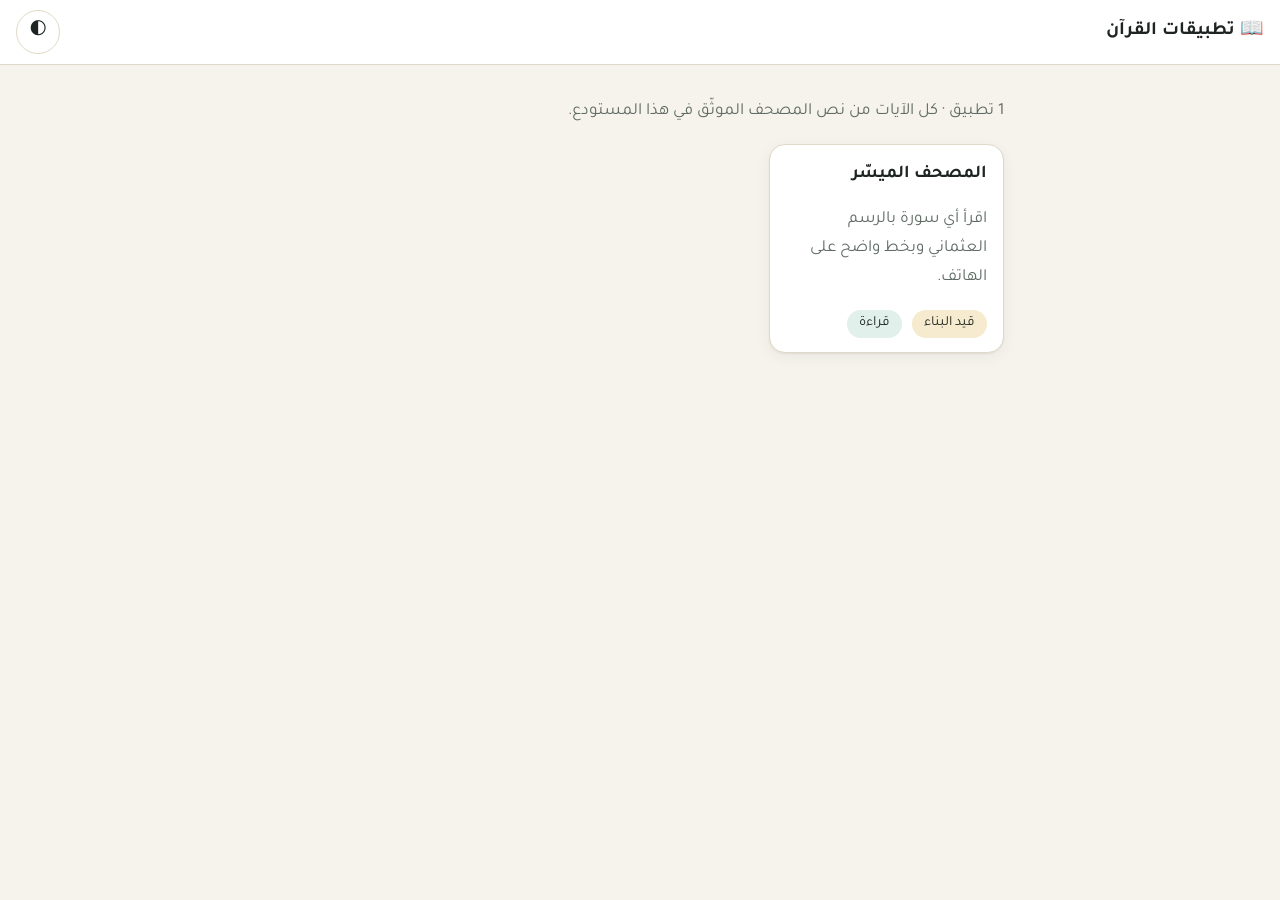
==== index.html @ d75b180d "Quran apps: skeleton, verified mushaf text, six skills and their tools - apps.json registry, home pa" ====
<!doctype html>
<html lang="ar" dir="rtl">
<head>
<meta charset="utf-8">
<meta name="viewport" content="width=device-width,initial-scale=1,viewport-fit=cover">
<meta name="description" content="تطبيقات قرآنية تعليمية من منصة أفق">
<meta name="theme-color" content="#0F6B4F">
<title>تطبيقات القرآن</title>
<link rel="stylesheet" href="assets/design.css">
</head>
<body>
<!-- generated by tools/new_app.py from apps.json — edit apps.json and run: python3 tools/new_app.py --index -->
<header class="app-bar">
  <h1>📖 تطبيقات القرآن</h1>
  <button class="btn icon-btn" id="theme" type="button" aria-label="الوضع الفاتح أو الداكن">🌓</button>
</header>
<main class="page">
  <p class="muted">1 تطبيق · كل الآيات من نص المصحف الموثّق في هذا المستودع.</p>
  <div class="grid"><a class="card" href="apps/mushaf/"><h2>المصحف الميسّر</h2><p class="muted">اقرأ أي سورة بالرسم العثماني وبخط واضح على الهاتف.</p><div class="row"><span class="chip gold">قيد البناء</span><span class="chip">قراءة</span></div></a></div>
</main>
<script src="assets/quran.js"></script>
<script>Quran.Theme.init(document.getElementById('theme'));</script>
</body>
</html>
---- assets/design.css ----
/* Design system for every Quran app (owner, 2026-10-30): colour tokens for light and dark, the Quranic and UI fonts,
   and the shared components (app bar, cards, buttons, chips, the ayah block, the surah header). Link it from each app
   with <link rel="stylesheet" href="../../assets/design.css"> and build with these classes, not new colours. */
@import url("https://fonts.googleapis.com/css2?family=Amiri+Quran&family=Noto+Naskh+Arabic:wght@400;600;700&family=Tajawal:wght@400;500;700&display=swap");

:root {
  --bg: #F6F3EC; --surface: #FFFFFF; --surface-2: #EFE9DC; --ink: #1E2421; --muted: #5F6B64; --line: #E1D9C7;
  --brand: #0F6B4F; --brand-ink: #FFFFFF; --brand-soft: #E1F0EA; --gold: #B08A2E; --gold-soft: #F6EBCF;
  --ok: #1F8A4C; --warn: #C27A0E; --bad: #C63E3E;
  --radius: 16px; --radius-sm: 10px; --shadow: 0 1px 2px rgba(0,0,0,.06), 0 4px 16px rgba(0,0,0,.05);
  --font-ui: "Tajawal", "Noto Naskh Arabic", Tahoma, system-ui, sans-serif;
  --font-quran: "Amiri Quran", "Noto Naskh Arabic", "Traditional Arabic", serif;
  --ayah-size: clamp(24px, 6vw, 34px);
  color-scheme: light;
}
@media (prefers-color-scheme: dark) {
  :root:not([data-theme="light"]) {
    --bg: #0E1512; --surface: #16201C; --surface-2: #1D2A25; --ink: #E9EFEB; --muted: #9DB0A6; --line: #2A3A33;
    --brand: #4CC39A; --brand-ink: #062118; --brand-soft: #173329; --gold: #E0BD62; --gold-soft: #2D2715;
    --ok: #4CC38A; --warn: #F0A63A; --bad: #F06A6A; --shadow: none; color-scheme: dark;
  }
}
:root[data-theme="dark"] {
  --bg: #0E1512; --surface: #16201C; --surface-2: #1D2A25; --ink: #E9EFEB; --muted: #9DB0A6; --line: #2A3A33;
  --brand: #4CC39A; --brand-ink: #062118; --brand-soft: #173329; --gold: #E0BD62; --gold-soft: #2D2715;
  --ok: #4CC38A; --warn: #F0A63A; --bad: #F06A6A; --shadow: none; color-scheme: dark;
}

* { box-sizing: border-box; }
html { -webkit-text-size-adjust: 100%; }
body { margin: 0; background: var(--bg); color: var(--ink); font-family: var(--font-ui); font-size: 17px; line-height: 1.7; }
img, svg { max-width: 100%; }
a { color: var(--brand); }
code, .ltr { direction: ltr; unicode-bidi: isolate; }

/* layout */
.app-bar { position: sticky; top: 0; z-index: 10; display: flex; align-items: center; gap: 10px; padding: 10px 16px;
  background: var(--surface); border-bottom: 1px solid var(--line); }
.app-bar h1 { margin: 0; font-size: 19px; flex: 1; }
.page { max-width: 760px; margin: 0 auto; padding: 16px 16px 48px; }
.stack > * + * { margin-top: 12px; }
.row { display: flex; gap: 10px; flex-wrap: wrap; align-items: center; }
.grid { display: grid; grid-template-columns: repeat(auto-fill, minmax(220px, 1fr)); gap: 12px; }
.muted { color: var(--muted); }

/* components */
.card { display: block; background: var(--surface); border: 1px solid var(--line); border-radius: var(--radius); padding: 14px 16px;
  box-shadow: var(--shadow); color: inherit; text-decoration: none; }
a.card:hover { border-color: var(--brand); }
.card h2, .card h3 { margin: 0 0 4px; font-size: 18px; }
.btn { display: inline-flex; align-items: center; justify-content: center; gap: 6px; min-height: 44px; min-width: 44px; padding: 8px 16px;
  border-radius: 999px; border: 1px solid var(--line); background: var(--surface); color: var(--ink); font: inherit; font-weight: 500; cursor: pointer; }
.btn.primary { background: var(--brand); color: var(--brand-ink); border-color: var(--brand); }
.btn:focus-visible, select:focus-visible, input:focus-visible { outline: 3px solid var(--gold); outline-offset: 2px; }
.icon-btn { min-width: 44px; min-height: 44px; padding: 0; border-radius: 50%; }
select, input[type="text"], input[type="search"], input[type="number"] { min-height: 44px; padding: 6px 12px; border-radius: var(--radius-sm);
  border: 1px solid var(--line); background: var(--surface); color: var(--ink); font: inherit; max-width: 100%; }
.chip { display: inline-block; padding: 2px 12px; border-radius: 999px; background: var(--brand-soft); color: var(--ink); font-size: 14px; }
.chip.gold { background: var(--gold-soft); }

/* Quran */
.surah-header { text-align: center; padding: 14px; border-radius: var(--radius); background: var(--gold-soft);
  border: 1px solid var(--gold); font-family: var(--font-quran); font-size: clamp(22px, 5vw, 28px); }
.basmala { text-align: center; font-family: var(--font-quran); font-size: var(--ayah-size); margin: 14px 0; }
.ayah { font-family: var(--font-quran); font-size: var(--ayah-size); line-height: 2.2; text-align: justify; text-align-last: center; }
.ayah-num { display: inline-flex; align-items: center; justify-content: center; min-width: 1.6em; height: 1.6em; margin: 0 .15em;
  border: 1.5px solid var(--gold); border-radius: 50%; font-family: var(--font-ui); font-size: .5em; vertical-align: middle; color: var(--gold); }
.ayah.active { background: var(--brand-soft); border-radius: var(--radius-sm); }

@media (prefers-reduced-motion: reduce) { * { transition: none !important; animation: none !important; } }
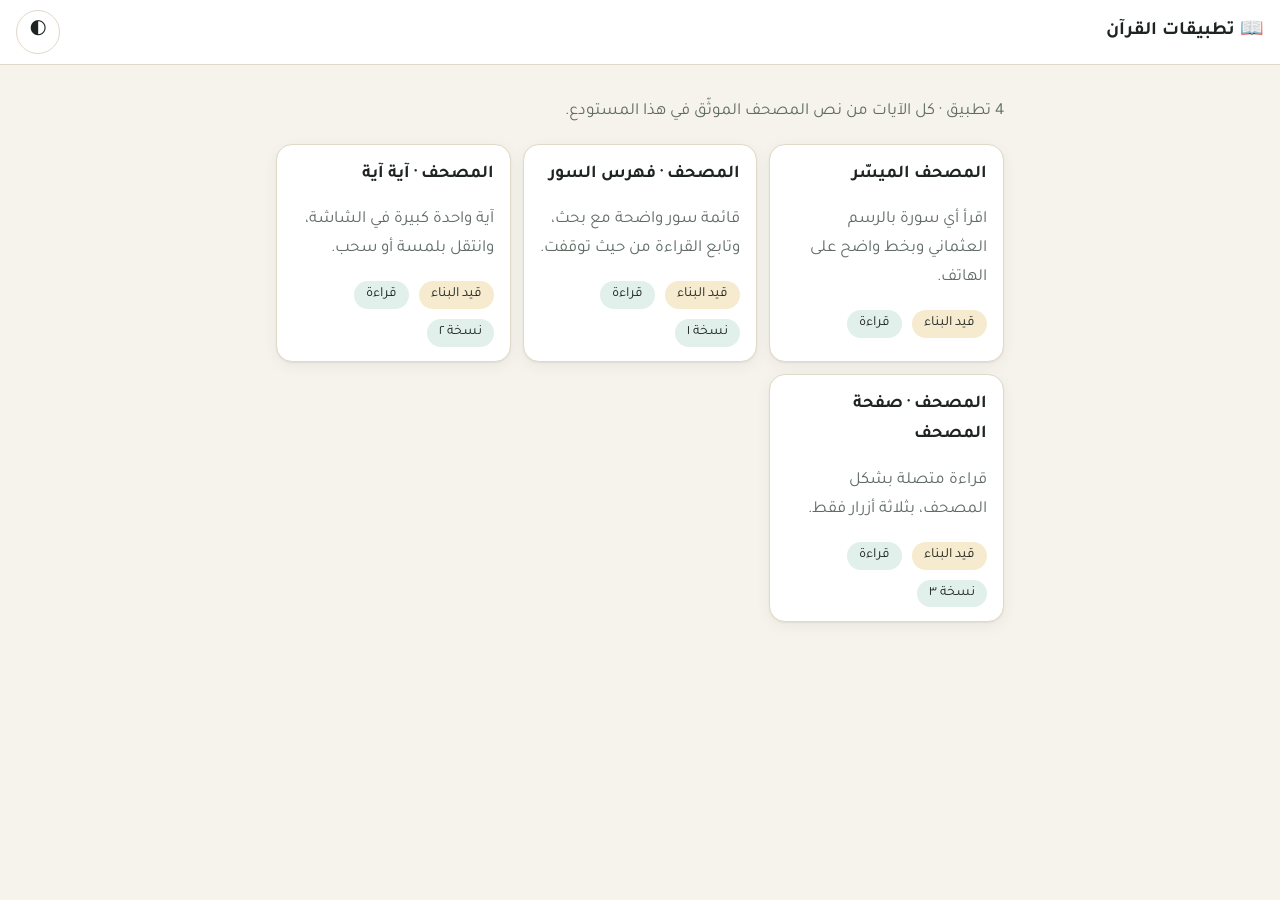
==== commit 1b2bbbf3: "المصحف: three easier versions (list, ayah by ayah, mushaf page) Same idea as المصحف الميسّر with far" ====
--- a/index.html
+++ b/index.html
@@ -15,8 +15,8 @@
   <button class="btn icon-btn" id="theme" type="button" aria-label="الوضع الفاتح أو الداكن">🌓</button>
 </header>
 <main class="page">
-  <p class="muted">1 تطبيق · كل الآيات من نص المصحف الموثّق في هذا المستودع.</p>
-  <div class="grid"><a class="card" href="apps/mushaf/"><h2>المصحف الميسّر</h2><p class="muted">اقرأ أي سورة بالرسم العثماني وبخط واضح على الهاتف.</p><div class="row"><span class="chip gold">قيد البناء</span><span class="chip">قراءة</span></div></a></div>
+  <p class="muted">4 تطبيق · كل الآيات من نص المصحف الموثّق في هذا المستودع.</p>
+  <div class="grid"><a class="card" href="apps/mushaf/"><h2>المصحف الميسّر</h2><p class="muted">اقرأ أي سورة بالرسم العثماني وبخط واضح على الهاتف.</p><div class="row"><span class="chip gold">قيد البناء</span><span class="chip">قراءة</span></div></a><a class="card" href="apps/mushaf-list/"><h2>المصحف · فهرس السور</h2><p class="muted">قائمة سور واضحة مع بحث، وتابع القراءة من حيث توقفت.</p><div class="row"><span class="chip gold">قيد البناء</span><span class="chip">قراءة</span><span class="chip">نسخة ١</span></div></a><a class="card" href="apps/mushaf-focus/"><h2>المصحف · آية آية</h2><p class="muted">آية واحدة كبيرة في الشاشة، وانتقل بلمسة أو سحب.</p><div class="row"><span class="chip gold">قيد البناء</span><span class="chip">قراءة</span><span class="chip">نسخة ٢</span></div></a><a class="card" href="apps/mushaf-page/"><h2>المصحف · صفحة المصحف</h2><p class="muted">قراءة متصلة بشكل المصحف، بثلاثة أزرار فقط.</p><div class="row"><span class="chip gold">قيد البناء</span><span class="chip">قراءة</span><span class="chip">نسخة ٣</span></div></a></div>
 </main>
 <script src="assets/quran.js"></script>
 <script>Quran.Theme.init(document.getElementById('theme'));</script>
--- a/assets/design.css
+++ b/assets/design.css
@@ -27,6 +27,7 @@
 }
 
 * { box-sizing: border-box; }
+[hidden] { display: none !important; }   /* components set display, so hidden must win */
 html { -webkit-text-size-adjust: 100%; }
 body { margin: 0; background: var(--bg); color: var(--ink); font-family: var(--font-ui); font-size: 17px; line-height: 1.7; }
 img, svg { max-width: 100%; }
@@ -51,6 +52,7 @@
 .btn { display: inline-flex; align-items: center; justify-content: center; gap: 6px; min-height: 44px; min-width: 44px; padding: 8px 16px;
   border-radius: 999px; border: 1px solid var(--line); background: var(--surface); color: var(--ink); font: inherit; font-weight: 500; cursor: pointer; }
 .btn.primary { background: var(--brand); color: var(--brand-ink); border-color: var(--brand); }
+.btn:disabled { opacity: .4; cursor: default; }
 .btn:focus-visible, select:focus-visible, input:focus-visible { outline: 3px solid var(--gold); outline-offset: 2px; }
 .icon-btn { min-width: 44px; min-height: 44px; padding: 0; border-radius: 50%; }
 select, input[type="text"], input[type="search"], input[type="number"] { min-height: 44px; padding: 6px 12px; border-radius: var(--radius-sm);
